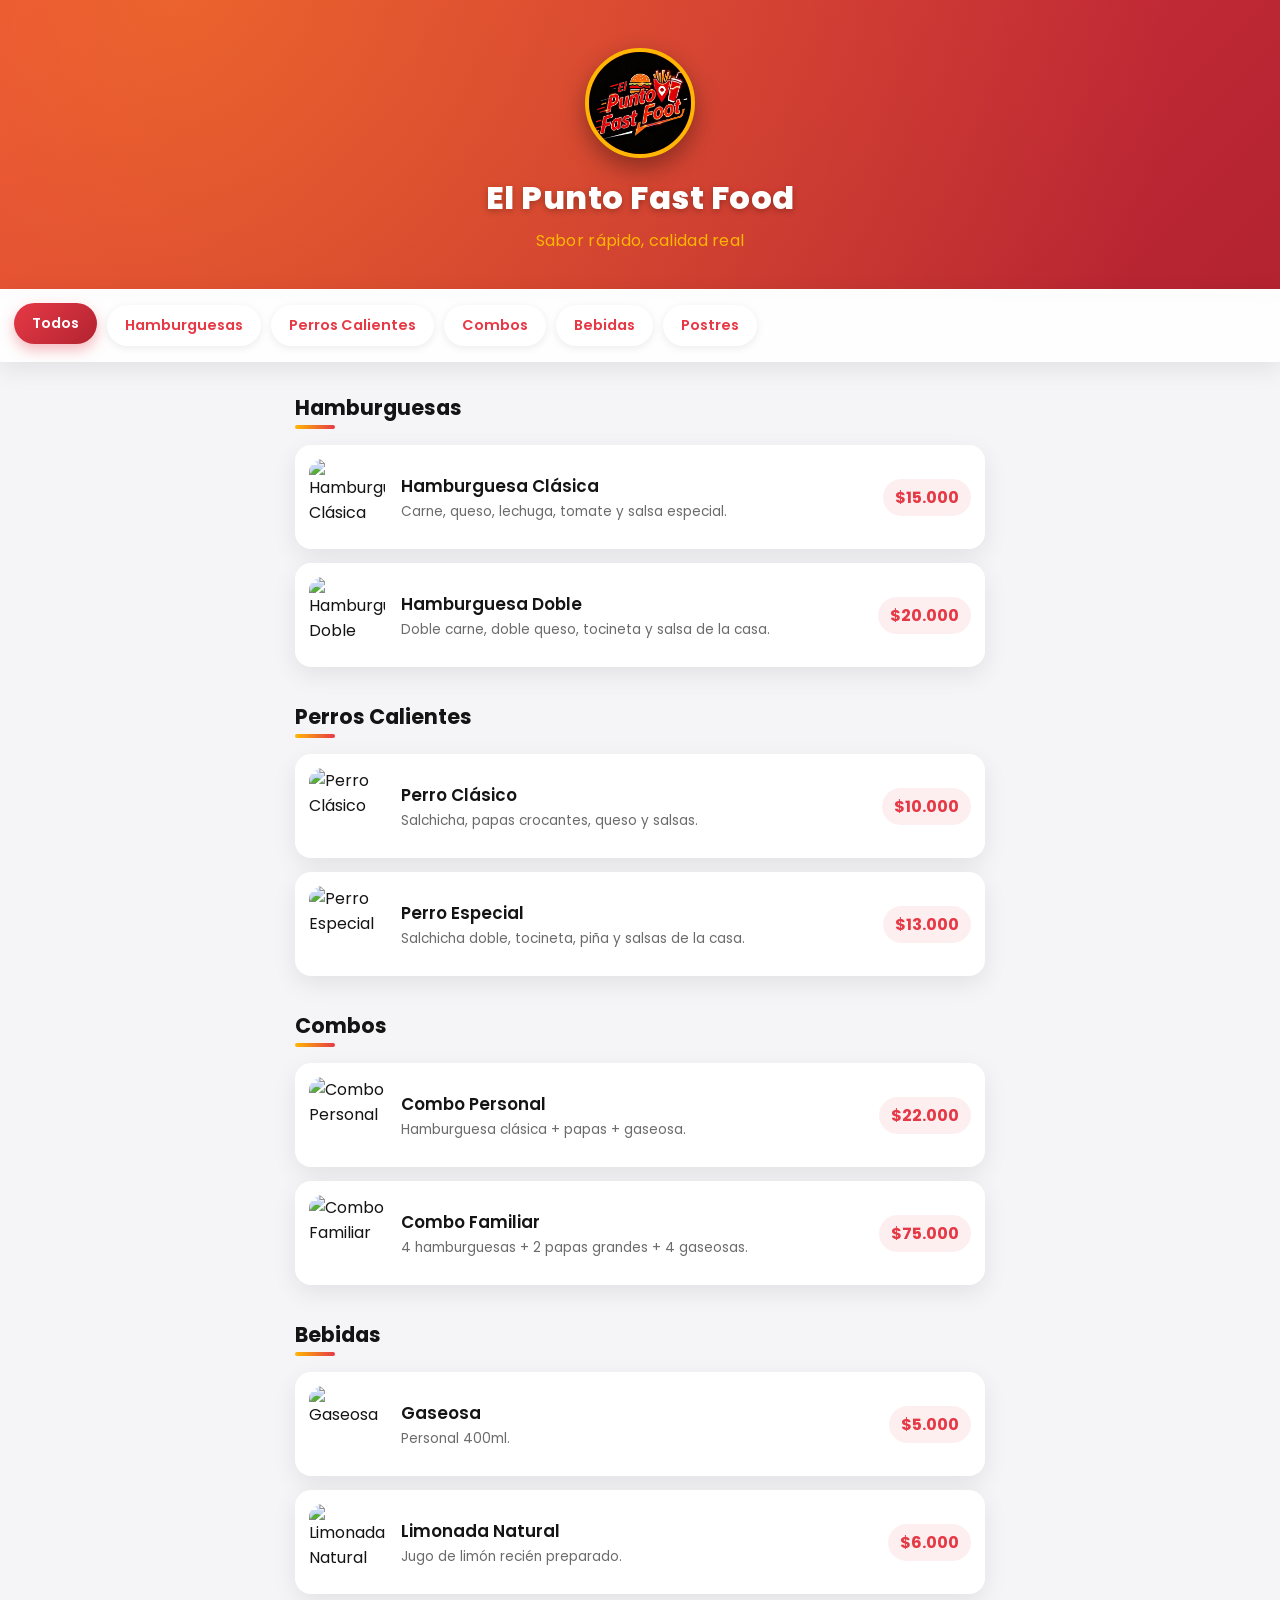
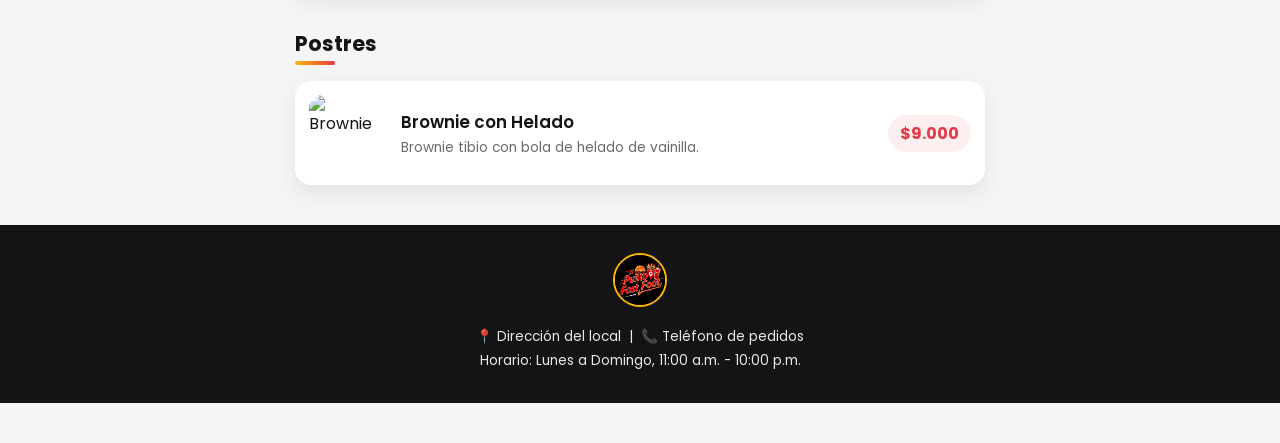
==== index.html @ 061c6bcb "Primera carga" ====
<!DOCTYPE html>
<html lang="es">
<head>
<meta charset="UTF-8">
<meta name="viewport" content="width=device-width, initial-scale=1.0">
<title>El Punto Fast Food - Menú</title>
<link rel="preconnect" href="https://fonts.googleapis.com">
<link rel="preconnect" href="https://fonts.gstatic.com" crossorigin>
<link href="https://fonts.googleapis.com/css2?family=Poppins:wght@400;600;700;800&display=swap" rel="stylesheet">
<link rel="stylesheet" href="styles.css">
</head>
<body>

  <header class="header">
    <div class="header-overlay"></div>
    <div class="header-content">
      <img src="El Punto Fast Food.jpeg" alt="El Punto Fast Food" class="logo" onerror="this.style.display='none'">
      <h1>El Punto Fast Food</h1>
      <p class="subtitle">Sabor rápido, calidad real</p>
    </div>
  </header>

  <nav class="categorias" id="categorias">
    <button class="cat-btn activo" data-cat="todos">Todos</button>
    <button class="cat-btn" data-cat="hamburguesas">Hamburguesas</button>
    <button class="cat-btn" data-cat="perros">Perros Calientes</button>
    <button class="cat-btn" data-cat="combos">Combos</button>
    <button class="cat-btn" data-cat="bebidas">Bebidas</button>
    <button class="cat-btn" data-cat="postres">Postres</button>
  </nav>

  <main class="menu" id="menu">

    <section class="categoria" data-cat="hamburguesas">
      <h2>Hamburguesas</h2>

      <div class="item">
        <img src="https://via.placeholder.com/90" alt="Hamburguesa Clásica" class="item-img">
        <div class="item-info">
          <h3>Hamburguesa Clásica</h3>
          <p>Carne, queso, lechuga, tomate y salsa especial.</p>
        </div>
        <span class="precio">$15.000</span>
      </div>

      <div class="item">
        <img src="https://via.placeholder.com/90" alt="Hamburguesa Doble" class="item-img">
        <div class="item-info">
          <h3>Hamburguesa Doble</h3>
          <p>Doble carne, doble queso, tocineta y salsa de la casa.</p>
        </div>
        <span class="precio">$20.000</span>
      </div>
    </section>

    <section class="categoria" data-cat="perros">
      <h2>Perros Calientes</h2>

      <div class="item">
        <img src="https://via.placeholder.com/90" alt="Perro Clásico" class="item-img">
        <div class="item-info">
          <h3>Perro Clásico</h3>
          <p>Salchicha, papas crocantes, queso y salsas.</p>
        </div>
        <span class="precio">$10.000</span>
      </div>

      <div class="item">
        <img src="https://via.placeholder.com/90" alt="Perro Especial" class="item-img">
        <div class="item-info">
          <h3>Perro Especial</h3>
          <p>Salchicha doble, tocineta, piña y salsas de la casa.</p>
        </div>
        <span class="precio">$13.000</span>
      </div>
    </section>

    <section class="categoria" data-cat="combos">
      <h2>Combos</h2>

      <div class="item">
        <img src="https://via.placeholder.com/90" alt="Combo Personal" class="item-img">
        <div class="item-info">
          <h3>Combo Personal</h3>
          <p>Hamburguesa clásica + papas + gaseosa.</p>
        </div>
        <span class="precio">$22.000</span>
      </div>

      <div class="item">
        <img src="https://via.placeholder.com/90" alt="Combo Familiar" class="item-img">
        <div class="item-info">
          <h3>Combo Familiar</h3>
          <p>4 hamburguesas + 2 papas grandes + 4 gaseosas.</p>
        </div>
        <span class="precio">$75.000</span>
      </div>
    </section>

    <section class="categoria" data-cat="bebidas">
      <h2>Bebidas</h2>

      <div class="item">
        <img src="https://via.placeholder.com/90" alt="Gaseosa" class="item-img">
        <div class="item-info">
          <h3>Gaseosa</h3>
          <p>Personal 400ml.</p>
        </div>
        <span class="precio">$5.000</span>
      </div>

      <div class="item">
        <img src="https://via.placeholder.com/90" alt="Limonada Natural" class="item-img">
        <div class="item-info">
          <h3>Limonada Natural</h3>
          <p>Jugo de limón recién preparado.</p>
        </div>
        <span class="precio">$6.000</span>
      </div>
    </section>

    <section class="categoria" data-cat="postres">
      <h2>Postres</h2>

      <div class="item">
        <img src="https://via.placeholder.com/90" alt="Brownie" class="item-img">
        <div class="item-info">
          <h3>Brownie con Helado</h3>
          <p>Brownie tibio con bola de helado de vainilla.</p>
        </div>
        <span class="precio">$9.000</span>
      </div>
    </section>

  </main>

  <footer class="footer">
    <img src="El Punto Fast Food.jpeg" alt="El Punto Fast Food" class="footer-logo" onerror="this.style.display='none'">
    <p>📍 Dirección del local &nbsp;|&nbsp; 📞 Teléfono de pedidos</p>
    <p>Horario: Lunes a Domingo, 11:00 a.m. - 10:00 p.m.</p>
  </footer>

  <script src="script.js"></script>
</body>
</html>
---- styles.css ----
:root {
  --rojo: #e63946;
  --rojo-osc: #b32330;
  --negro: #141414;
  --amarillo: #ffb703;
  --fondo: #f5f5f7;
  --blanco: #ffffff;
  --gris: #6b6b6b;
  --sombra: 0 8px 24px rgba(0, 0, 0, 0.08);
}

* {
  box-sizing: border-box;
  margin: 0;
  padding: 0;
}

body {
  font-family: 'Poppins', 'Segoe UI', Arial, sans-serif;
  background: var(--fondo);
  color: var(--negro);
  padding-bottom: 40px;
}

/* ===== HEADER / HERO ===== */
.header {
  position: relative;
  text-align: center;
  padding: 48px 15px 36px;
  background: linear-gradient(135deg, var(--rojo) 0%, var(--rojo-osc) 100%);
  overflow: hidden;
}

.header::before {
  content: "";
  position: absolute;
  inset: -40%;
  background: radial-gradient(circle at 30% 20%, rgba(255, 183, 3, 0.35), transparent 60%);
  pointer-events: none;
}

.header-content {
  position: relative;
  z-index: 1;
}

.header .logo {
  width: 110px;
  height: 110px;
  object-fit: cover;
  display: block;
  margin: 0 auto 16px;
  border-radius: 50%;
  border: 4px solid var(--amarillo);
  box-shadow: 0 10px 25px rgba(0, 0, 0, 0.35);
  background: var(--blanco);
}

.header h1 {
  font-size: 2rem;
  font-weight: 800;
  color: var(--blanco);
  letter-spacing: 0.5px;
  text-shadow: 0 2px 6px rgba(0, 0, 0, 0.25);
}

.header .subtitle {
  font-size: 1rem;
  font-weight: 400;
  color: var(--amarillo);
  margin-top: 6px;
  letter-spacing: 0.3px;
}

/* ===== NAV CATEGORIAS ===== */
.categorias {
  display: flex;
  overflow-x: auto;
  gap: 10px;
  padding: 16px 14px;
  background: rgba(255, 255, 255, 0.85);
  backdrop-filter: blur(10px);
  -webkit-backdrop-filter: blur(10px);
  position: sticky;
  top: 0;
  z-index: 10;
  box-shadow: var(--sombra);
  scrollbar-width: none;
}

.categorias::-webkit-scrollbar {
  display: none;
}

.cat-btn {
  flex: 0 0 auto;
  border: none;
  background: var(--blanco);
  color: var(--rojo);
  padding: 10px 18px;
  border-radius: 24px;
  font-family: inherit;
  font-weight: 600;
  font-size: 0.9rem;
  cursor: pointer;
  white-space: nowrap;
  box-shadow: 0 2px 8px rgba(0, 0, 0, 0.08);
  transition: all 0.25s ease;
}

.cat-btn.activo,
.cat-btn:hover {
  background: linear-gradient(135deg, var(--rojo), var(--rojo-osc));
  color: var(--blanco);
  transform: translateY(-2px);
  box-shadow: 0 6px 14px rgba(230, 57, 70, 0.35);
}

/* ===== MENU ===== */
.menu {
  max-width: 720px;
  margin: 30px auto;
  padding: 0 15px;
}

.categoria {
  margin-bottom: 34px;
  animation: fadeIn 0.4s ease;
}

.categoria h2 {
  color: var(--negro);
  font-weight: 700;
  font-size: 1.3rem;
  display: inline-flex;
  align-items: center;
  gap: 8px;
  margin-bottom: 16px;
  position: relative;
  padding-bottom: 6px;
}

.categoria h2::after {
  content: "";
  position: absolute;
  left: 0;
  bottom: 0;
  width: 40px;
  height: 4px;
  border-radius: 4px;
  background: linear-gradient(90deg, var(--amarillo), var(--rojo));
}

.item {
  display: flex;
  align-items: center;
  gap: 16px;
  background: var(--blanco);
  border-radius: 16px;
  padding: 14px;
  margin-bottom: 14px;
  box-shadow: var(--sombra);
  transition: transform 0.25s ease, box-shadow 0.25s ease;
}

.item:hover {
  transform: translateY(-4px);
  box-shadow: 0 14px 28px rgba(0, 0, 0, 0.12);
}

.item-img {
  width: 76px;
  height: 76px;
  object-fit: cover;
  border-radius: 14px;
  flex-shrink: 0;
}

.item-info {
  flex: 1;
}

.item-info h3 {
  font-size: 1.05rem;
  font-weight: 600;
  margin-bottom: 4px;
}

.item-info p {
  font-size: 0.85rem;
  color: var(--gris);
  line-height: 1.3;
}

.precio {
  font-weight: 700;
  color: var(--rojo);
  font-size: 1rem;
  white-space: nowrap;
  background: rgba(230, 57, 70, 0.08);
  padding: 6px 12px;
  border-radius: 20px;
}

/* ===== FOOTER ===== */
.footer {
  text-align: center;
  margin-top: 40px;
  padding: 28px 10px;
  background: var(--negro);
  color: var(--blanco);
  font-size: 0.85rem;
}

.footer-logo {
  width: 54px;
  height: 54px;
  object-fit: cover;
  border-radius: 50%;
  border: 2px solid var(--amarillo);
  margin-bottom: 10px;
}

.footer p {
  margin: 4px 0;
  opacity: 0.9;
}

@keyframes fadeIn {
  from { opacity: 0; transform: translateY(8px); }
  to { opacity: 1; transform: translateY(0); }
}

@media (max-width: 480px) {
  .header h1 {
    font-size: 1.5rem;
  }
  .header .logo {
    width: 90px;
    height: 90px;
  }
  .item-img {
    width: 60px;
    height: 60px;
  }
}
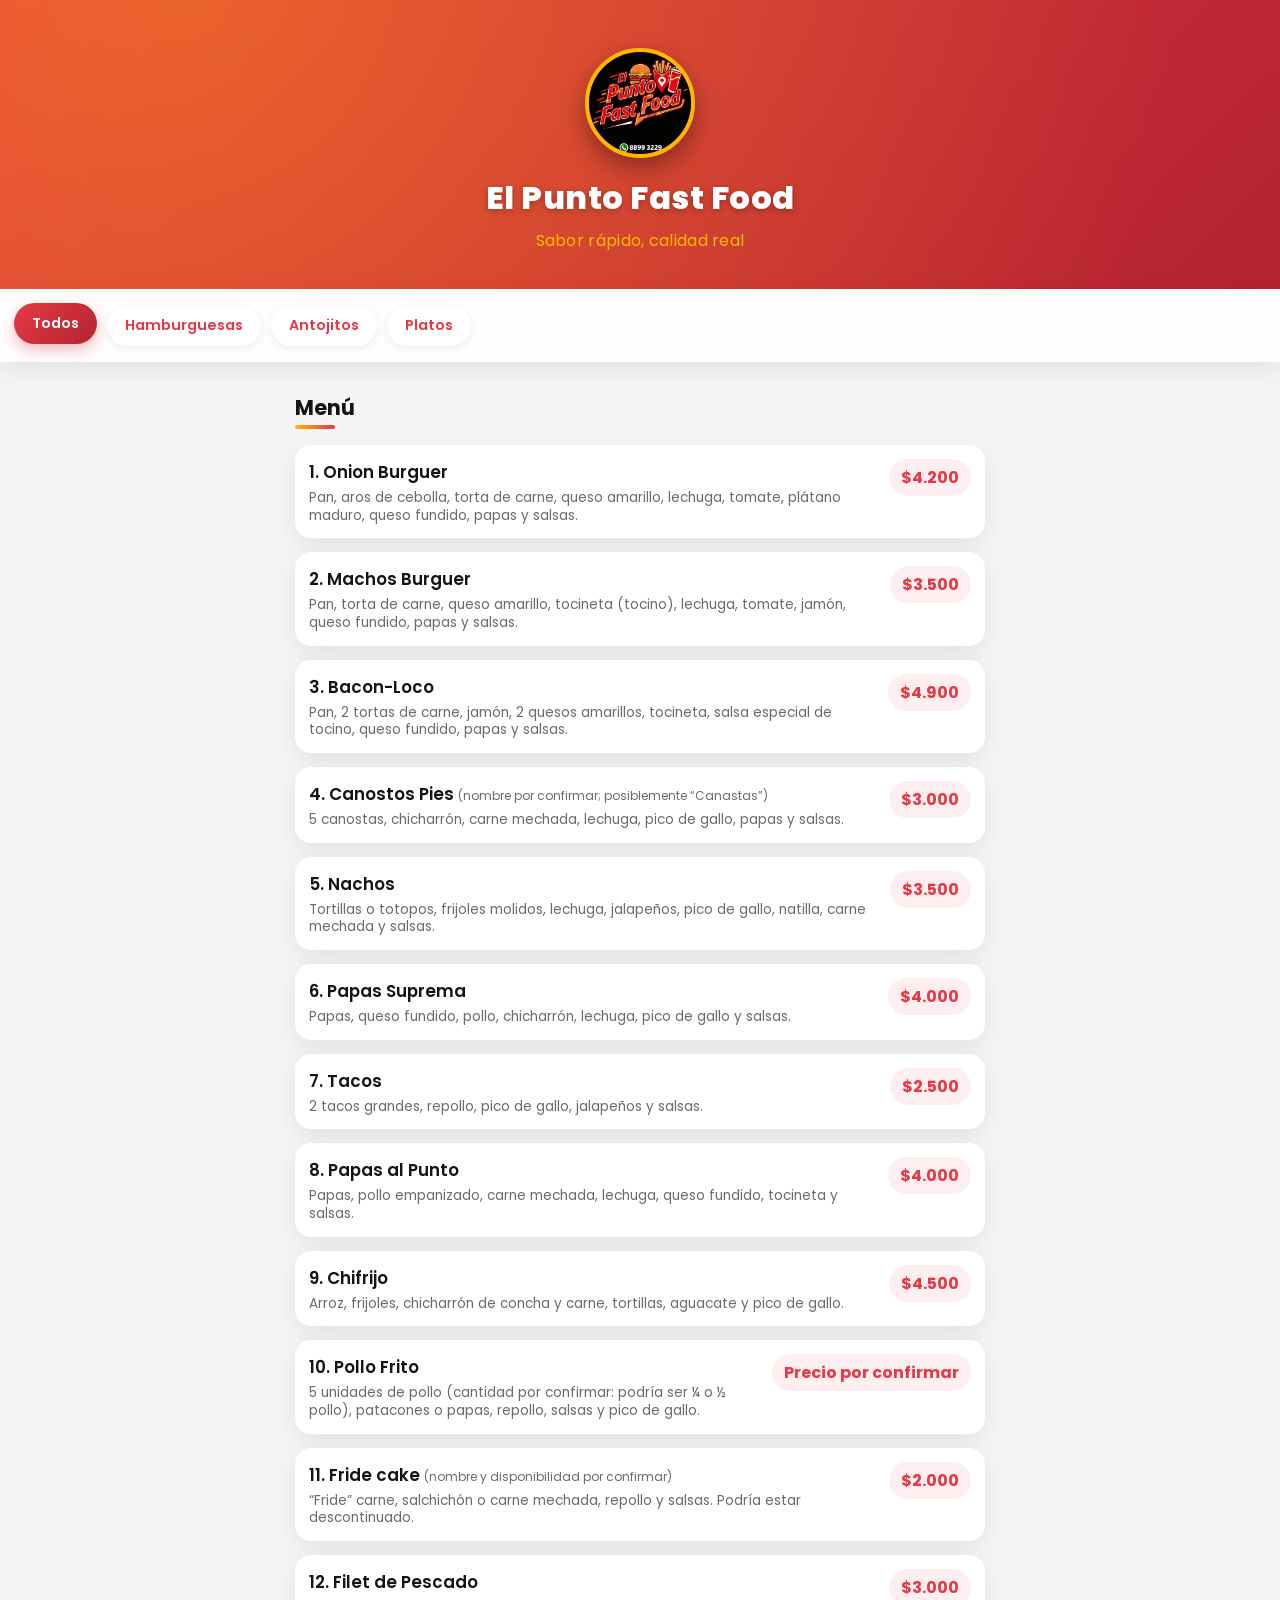
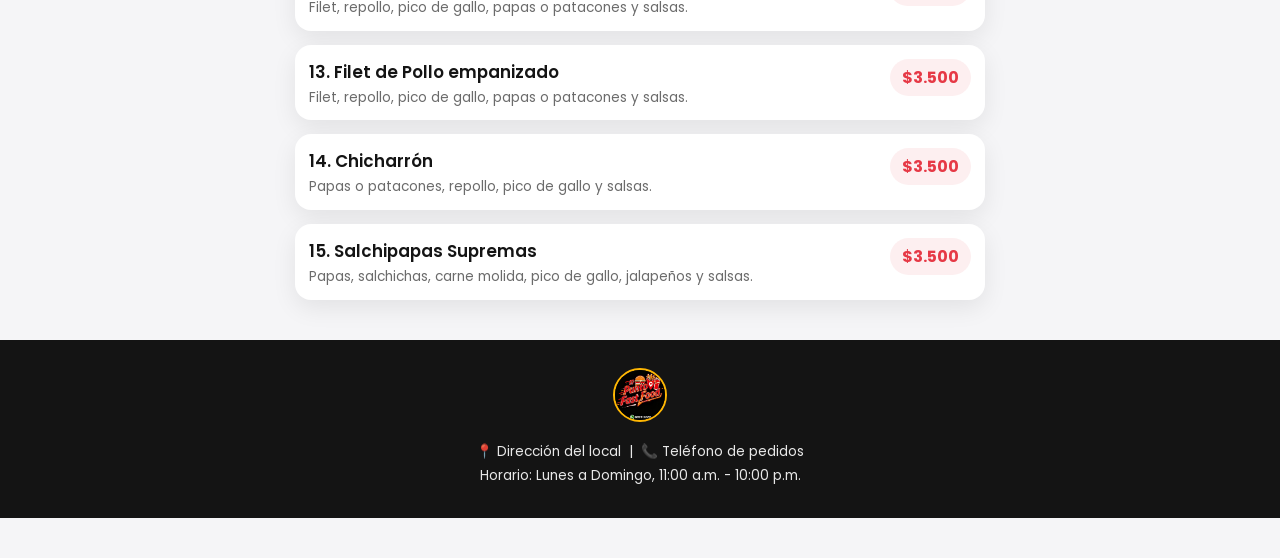
==== commit 36a58212: "Menú" ====
--- a/index.html
+++ b/index.html
@@ -23,115 +23,134 @@
   <nav class="categorias" id="categorias">
     <button class="cat-btn activo" data-cat="todos">Todos</button>
     <button class="cat-btn" data-cat="hamburguesas">Hamburguesas</button>
-    <button class="cat-btn" data-cat="perros">Perros Calientes</button>
-    <button class="cat-btn" data-cat="combos">Combos</button>
-    <button class="cat-btn" data-cat="bebidas">Bebidas</button>
-    <button class="cat-btn" data-cat="postres">Postres</button>
+    <button class="cat-btn" data-cat="antojitos">Antojitos</button>
+    <button class="cat-btn" data-cat="platos">Platos</button>
   </nav>
 
   <main class="menu" id="menu">
+    <section class="categoria">
+      <h2>Menú</h2>
 
-    <section class="categoria" data-cat="hamburguesas">
-      <h2>Hamburguesas</h2>
-
-      <div class="item">
-        <img src="https://via.placeholder.com/90" alt="Hamburguesa Clásica" class="item-img">
+      <div class="item" data-cat="hamburguesas">
         <div class="item-info">
-          <h3>Hamburguesa Clásica</h3>
-          <p>Carne, queso, lechuga, tomate y salsa especial.</p>
+          <h3>1. Onion Burguer</h3>
+          <p>Pan, aros de cebolla, torta de carne, queso amarillo, lechuga, tomate, plátano maduro, queso fundido, papas y salsas.</p>
         </div>
-        <span class="precio">$15.000</span>
+        <span class="precio">$4.200</span>
       </div>
 
-      <div class="item">
-        <img src="https://via.placeholder.com/90" alt="Hamburguesa Doble" class="item-img">
+      <div class="item" data-cat="hamburguesas">
         <div class="item-info">
-          <h3>Hamburguesa Doble</h3>
-          <p>Doble carne, doble queso, tocineta y salsa de la casa.</p>
+          <h3>2. Machos Burguer</h3>
+          <p>Pan, torta de carne, queso amarillo, tocineta (tocino), lechuga, tomate, jamón, queso fundido, papas y salsas.</p>
         </div>
-        <span class="precio">$20.000</span>
+        <span class="precio">$3.500</span>
+      </div>
+
+      <div class="item" data-cat="hamburguesas">
+        <div class="item-info">
+          <h3>3. Bacon-Loco</h3>
+          <p>Pan, 2 tortas de carne, jamón, 2 quesos amarillos, tocineta, salsa especial de tocino, queso fundido, papas y salsas.</p>
+        </div>
+        <span class="precio">$4.900</span>
+      </div>
+
+      <div class="item" data-cat="antojitos">
+        <div class="item-info">
+          <h3>4. Canostos Pies <small>(nombre por confirmar; posiblemente “Canastas”)</small></h3>
+          <p>5 canostas, chicharrón, carne mechada, lechuga, pico de gallo, papas y salsas.</p>
+        </div>
+        <span class="precio">$3.000</span>
+      </div>
+
+      <div class="item" data-cat="antojitos">
+        <div class="item-info">
+          <h3>5. Nachos</h3>
+          <p>Tortillas o totopos, frijoles molidos, lechuga, jalapeños, pico de gallo, natilla, carne mechada y salsas.</p>
+        </div>
+        <span class="precio">$3.500</span>
+      </div>
+
+      <div class="item" data-cat="antojitos">
+        <div class="item-info">
+          <h3>6. Papas Suprema</h3>
+          <p>Papas, queso fundido, pollo, chicharrón, lechuga, pico de gallo y salsas.</p>
+        </div>
+        <span class="precio">$4.000</span>
+      </div>
+
+      <div class="item" data-cat="antojitos">
+        <div class="item-info">
+          <h3>7. Tacos</h3>
+          <p>2 tacos grandes, repollo, pico de gallo, jalapeños y salsas.</p>
+        </div>
+        <span class="precio">$2.500</span>
+      </div>
+
+      <div class="item" data-cat="antojitos">
+        <div class="item-info">
+          <h3>8. Papas al Punto</h3>
+          <p>Papas, pollo empanizado, carne mechada, lechuga, queso fundido, tocineta y salsas.</p>
+        </div>
+        <span class="precio">$4.000</span>
+      </div>
+
+      <div class="item" data-cat="platos">
+        <div class="item-info">
+          <h3>9. Chifrijo</h3>
+          <p>Arroz, frijoles, chicharrón de concha y carne, tortillas, aguacate y pico de gallo.</p>
+        </div>
+        <span class="precio">$4.500</span>
+      </div>
+
+      <div class="item" data-cat="platos">
+        <div class="item-info">
+          <h3>10. Pollo Frito</h3>
+          <p>5 unidades de pollo (cantidad por confirmar: podría ser ¼ o ½ pollo), patacones o papas, repollo, salsas y pico de gallo.</p>
+        </div>
+        <span class="precio">Precio por confirmar</span>
+      </div>
+
+      <div class="item" data-cat="antojitos">
+        <div class="item-info">
+          <h3>11. Fride cake <small>(nombre y disponibilidad por confirmar)</small></h3>
+          <p>“Fride” carne, salchichón o carne mechada, repollo y salsas. Podría estar descontinuado.</p>
+        </div>
+        <span class="precio">$2.000</span>
+      </div>
+
+      <div class="item" data-cat="platos">
+        <div class="item-info">
+          <h3>12. Filet de Pescado</h3>
+          <p>Filet, repollo, pico de gallo, papas o patacones y salsas.</p>
+        </div>
+        <span class="precio">$3.000</span>
+      </div>
+
+      <div class="item" data-cat="platos">
+        <div class="item-info">
+          <h3>13. Filet de Pollo empanizado</h3>
+          <p>Filet, repollo, pico de gallo, papas o patacones y salsas.</p>
+        </div>
+        <span class="precio">$3.500</span>
+      </div>
+
+      <div class="item" data-cat="platos">
+        <div class="item-info">
+          <h3>14. Chicharrón</h3>
+          <p>Papas o patacones, repollo, pico de gallo y salsas.</p>
+        </div>
+        <span class="precio">$3.500</span>
+      </div>
+
+      <div class="item" data-cat="antojitos">
+        <div class="item-info">
+          <h3>15. Salchipapas Supremas</h3>
+          <p>Papas, salchichas, carne molida, pico de gallo, jalapeños y salsas.</p>
+        </div>
+        <span class="precio">$3.500</span>
       </div>
     </section>
-
-    <section class="categoria" data-cat="perros">
-      <h2>Perros Calientes</h2>
-
-      <div class="item">
-        <img src="https://via.placeholder.com/90" alt="Perro Clásico" class="item-img">
-        <div class="item-info">
-          <h3>Perro Clásico</h3>
-          <p>Salchicha, papas crocantes, queso y salsas.</p>
-        </div>
-        <span class="precio">$10.000</span>
-      </div>
-
-      <div class="item">
-        <img src="https://via.placeholder.com/90" alt="Perro Especial" class="item-img">
-        <div class="item-info">
-          <h3>Perro Especial</h3>
-          <p>Salchicha doble, tocineta, piña y salsas de la casa.</p>
-        </div>
-        <span class="precio">$13.000</span>
-      </div>
-    </section>
-
-    <section class="categoria" data-cat="combos">
-      <h2>Combos</h2>
-
-      <div class="item">
-        <img src="https://via.placeholder.com/90" alt="Combo Personal" class="item-img">
-        <div class="item-info">
-          <h3>Combo Personal</h3>
-          <p>Hamburguesa clásica + papas + gaseosa.</p>
-        </div>
-        <span class="precio">$22.000</span>
-      </div>
-
-      <div class="item">
-        <img src="https://via.placeholder.com/90" alt="Combo Familiar" class="item-img">
-        <div class="item-info">
-          <h3>Combo Familiar</h3>
-          <p>4 hamburguesas + 2 papas grandes + 4 gaseosas.</p>
-        </div>
-        <span class="precio">$75.000</span>
-      </div>
-    </section>
-
-    <section class="categoria" data-cat="bebidas">
-      <h2>Bebidas</h2>
-
-      <div class="item">
-        <img src="https://via.placeholder.com/90" alt="Gaseosa" class="item-img">
-        <div class="item-info">
-          <h3>Gaseosa</h3>
-          <p>Personal 400ml.</p>
-        </div>
-        <span class="precio">$5.000</span>
-      </div>
-
-      <div class="item">
-        <img src="https://via.placeholder.com/90" alt="Limonada Natural" class="item-img">
-        <div class="item-info">
-          <h3>Limonada Natural</h3>
-          <p>Jugo de limón recién preparado.</p>
-        </div>
-        <span class="precio">$6.000</span>
-      </div>
-    </section>
-
-    <section class="categoria" data-cat="postres">
-      <h2>Postres</h2>
-
-      <div class="item">
-        <img src="https://via.placeholder.com/90" alt="Brownie" class="item-img">
-        <div class="item-info">
-          <h3>Brownie con Helado</h3>
-          <p>Brownie tibio con bola de helado de vainilla.</p>
-        </div>
-        <span class="precio">$9.000</span>
-      </div>
-    </section>
-
   </main>
 
   <footer class="footer">
--- a/styles.css
+++ b/styles.css
@@ -153,7 +153,7 @@
 
 .item {
   display: flex;
-  align-items: center;
+  align-items: flex-start;
   gap: 16px;
   background: var(--blanco);
   border-radius: 16px;
@@ -184,6 +184,12 @@
   font-size: 1.05rem;
   font-weight: 600;
   margin-bottom: 4px;
+}
+
+.item-info h3 small {
+  color: var(--gris);
+  font-size: 0.75rem;
+  font-weight: 400;
 }
 
 .item-info p {
@@ -200,6 +206,7 @@
   background: rgba(230, 57, 70, 0.08);
   padding: 6px 12px;
   border-radius: 20px;
+  flex-shrink: 0;
 }
 
 /* ===== FOOTER ===== */
@@ -243,4 +250,11 @@
     width: 60px;
     height: 60px;
   }
-}
+  .item {
+    gap: 10px;
+    flex-wrap: wrap;
+  }
+  .precio {
+    margin-left: auto;
+  }
+}
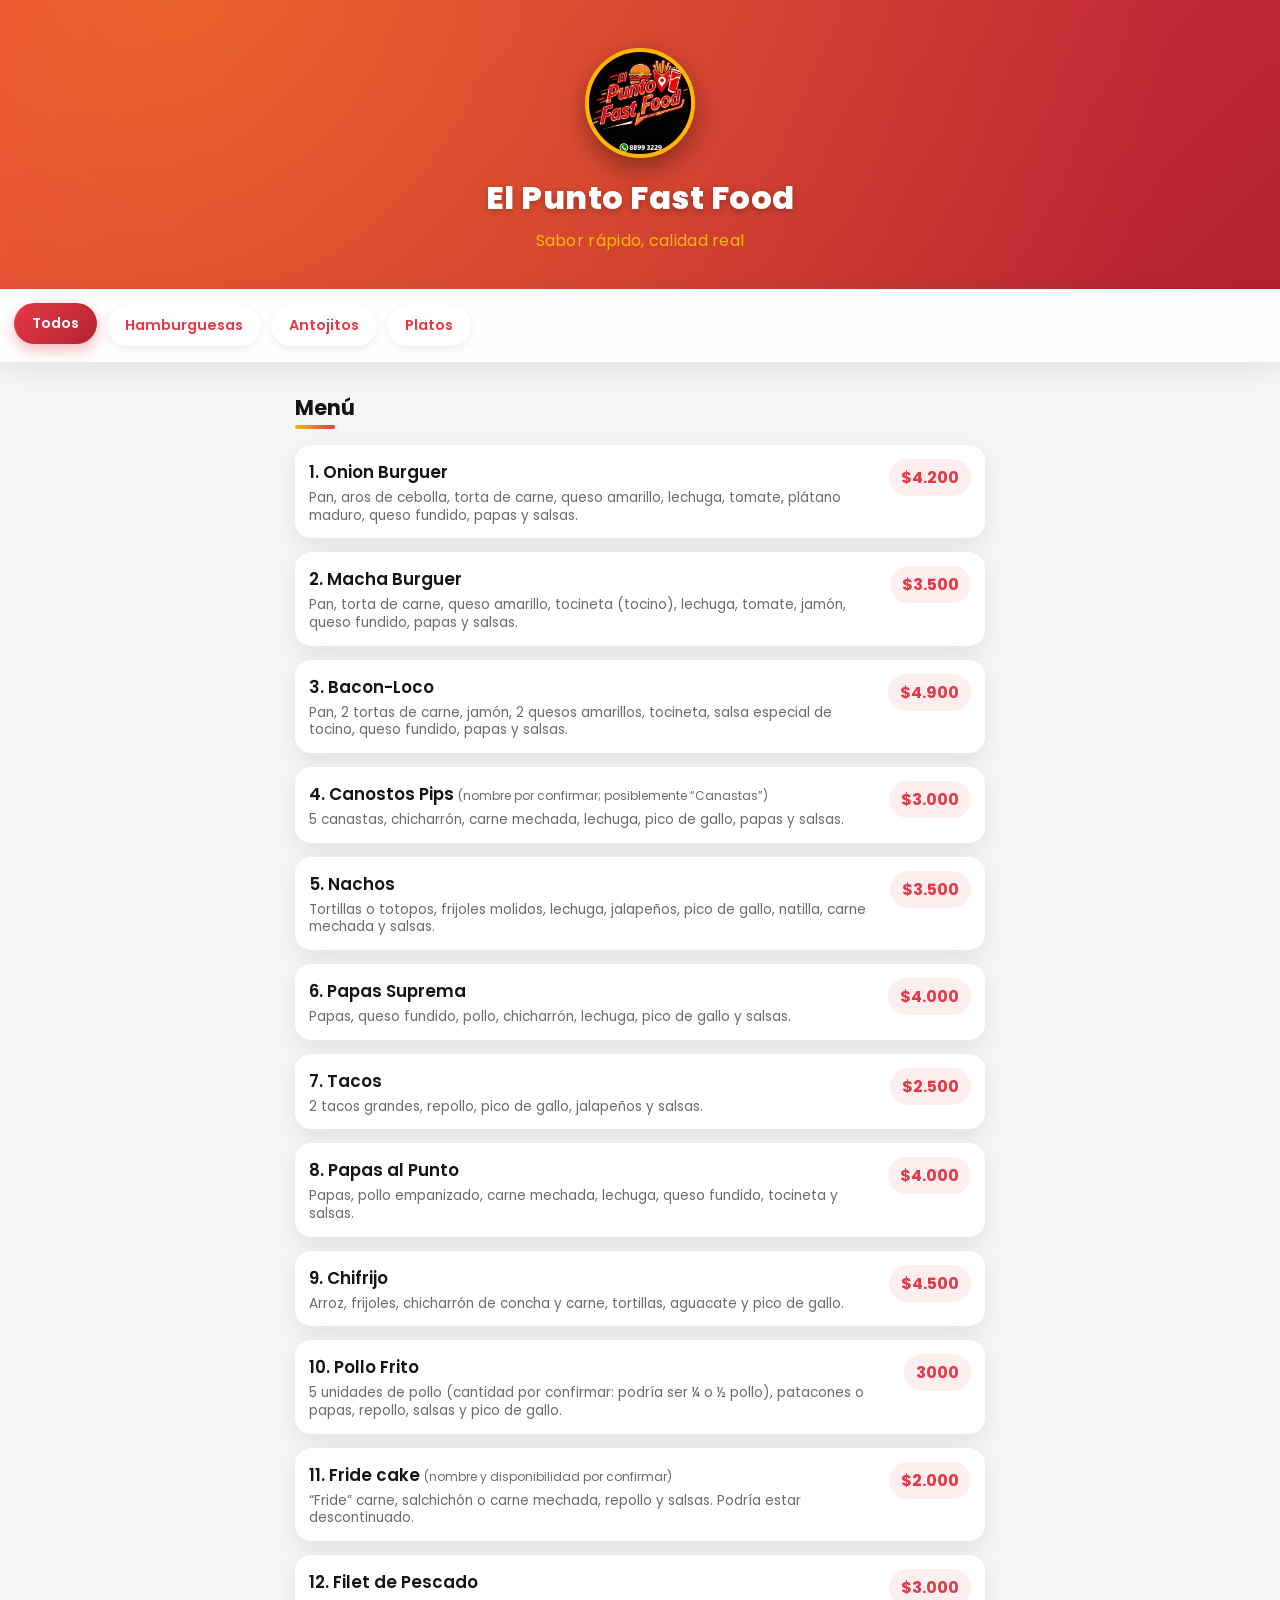
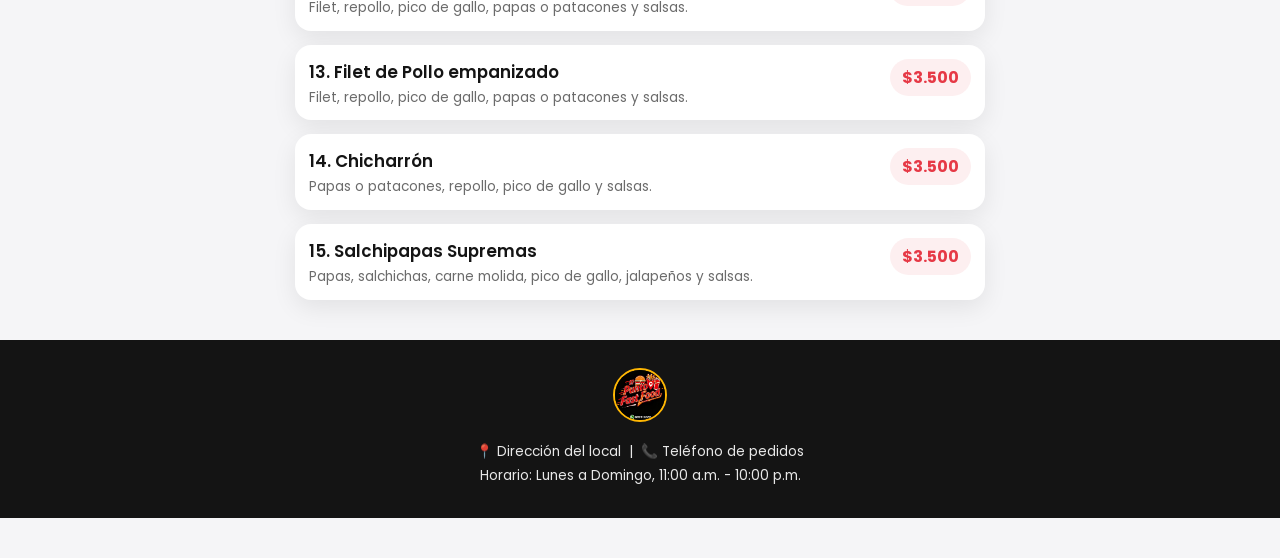
==== commit f687558e: "Update index.html" ====
--- a/index.html
+++ b/index.html
@@ -41,7 +41,7 @@
 
       <div class="item" data-cat="hamburguesas">
         <div class="item-info">
-          <h3>2. Machos Burguer</h3>
+          <h3>2. Macha Burguer</h3>
           <p>Pan, torta de carne, queso amarillo, tocineta (tocino), lechuga, tomate, jamón, queso fundido, papas y salsas.</p>
         </div>
         <span class="precio">$3.500</span>
@@ -57,8 +57,8 @@
 
       <div class="item" data-cat="antojitos">
         <div class="item-info">
-          <h3>4. Canostos Pies <small>(nombre por confirmar; posiblemente “Canastas”)</small></h3>
-          <p>5 canostas, chicharrón, carne mechada, lechuga, pico de gallo, papas y salsas.</p>
+          <h3>4. Canostos Pips <small>(nombre por confirmar; posiblemente “Canastas”)</small></h3>
+          <p>5 canastas, chicharrón, carne mechada, lechuga, pico de gallo, papas y salsas.</p>
         </div>
         <span class="precio">$3.000</span>
       </div>
@@ -108,7 +108,7 @@
           <h3>10. Pollo Frito</h3>
           <p>5 unidades de pollo (cantidad por confirmar: podría ser ¼ o ½ pollo), patacones o papas, repollo, salsas y pico de gallo.</p>
         </div>
-        <span class="precio">Precio por confirmar</span>
+        <span class="precio">3000</span>
       </div>
 
       <div class="item" data-cat="antojitos">
